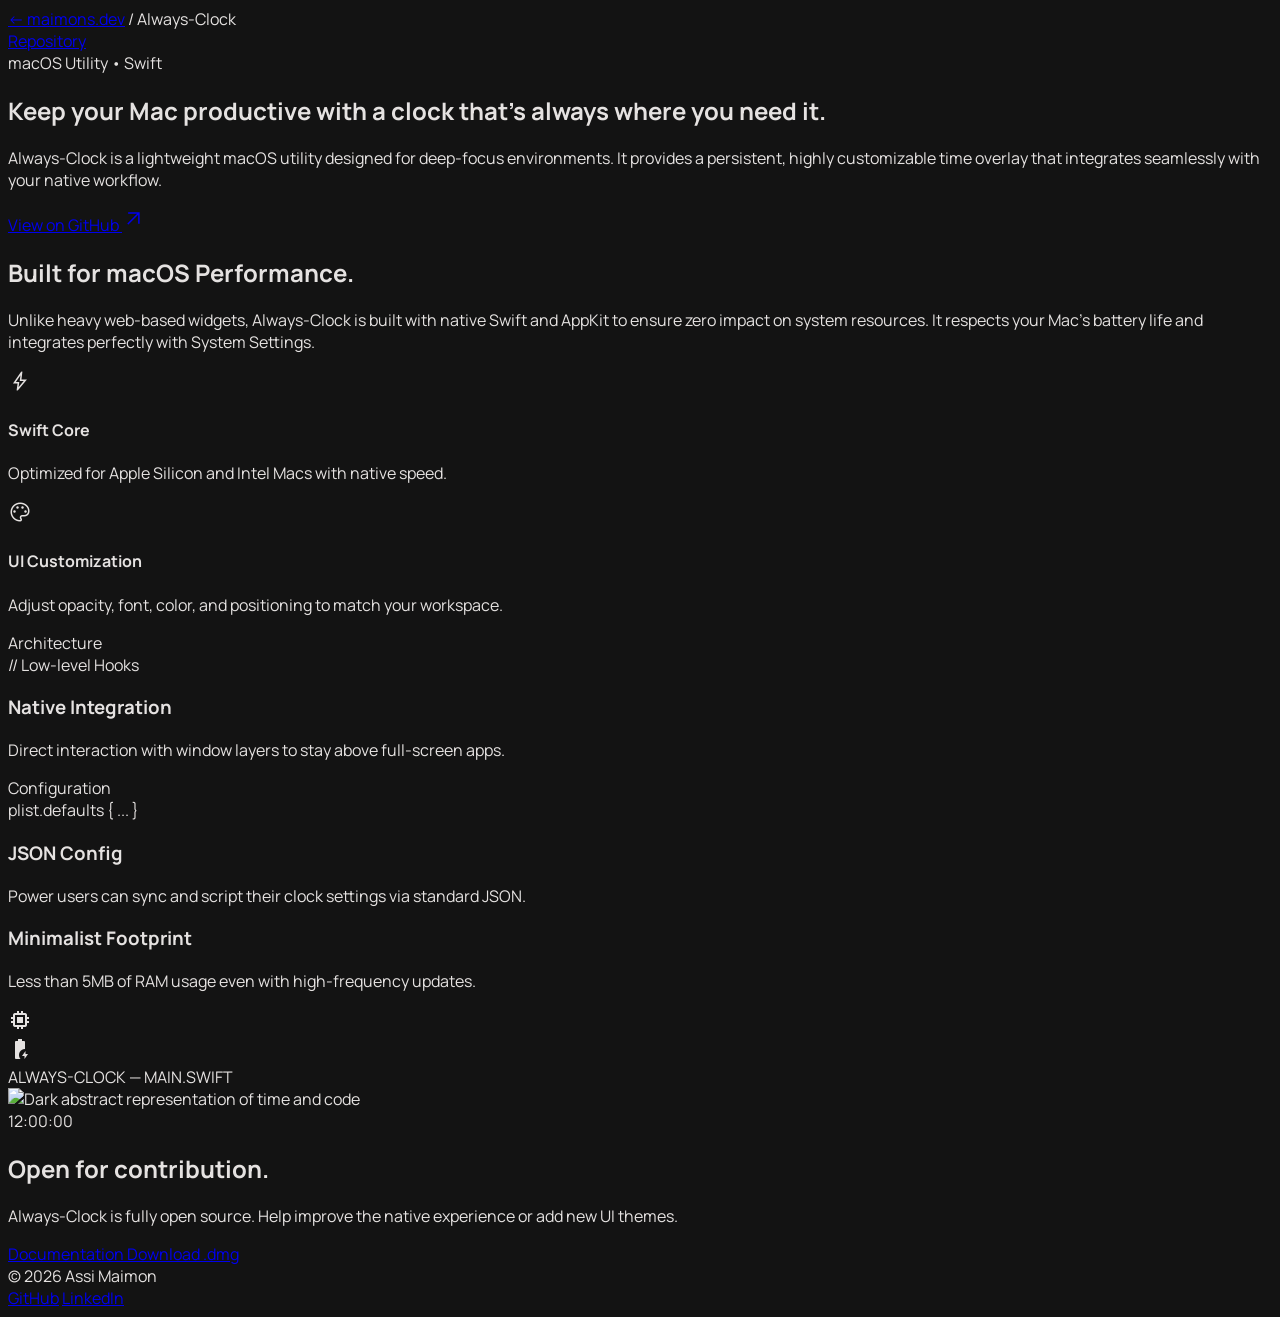
==== always-clock.html @ 04b4bb9a "upgrade site" ====
<!DOCTYPE html>

<html class="dark" lang="en">

<head>
    <meta charset="utf-8" />
    <meta content="width=device-width, initial-scale=1.0" name="viewport" />
    <script src="https://cdn.tailwindcss.com?plugins=forms,container-queries"></script>
    <link
        href="https://fonts.googleapis.com/css2?family=Space+Grotesk:wght@300;400;500;600;700&amp;family=Manrope:wght@300;400;500;600;700&amp;display=swap"
        rel="stylesheet" />
    <link
        href="https://fonts.googleapis.com/css2?family=Material+Symbols+Outlined:wght,FILL@100..700,0..1&amp;display=swap"
        rel="stylesheet" />
    <link
        href="https://fonts.googleapis.com/css2?family=Material+Symbols+Outlined:wght,FILL@100..700,0..1&amp;display=swap"
        rel="stylesheet" />
    <script id="tailwind-config">
        tailwind.config = {
            darkMode: "class",
            theme: {
                extend: {
                    colors: {
                        "secondary-fixed": "#6ffbbe",
                        "on-primary-fixed": "#001a42",
                        "on-error": "#690005",
                        "on-error-container": "#ffdad6",
                        "surface-container-high": "#2a2a2a",
                        "surface-container-lowest": "#0e0e0e",
                        "primary": "#adc6ff",
                        "on-background": "#e5e2e1",
                        "on-primary": "#002e6a",
                        "surface-tint": "#adc6ff",
                        "inverse-on-surface": "#313030",
                        "background": "#131313",
                        "on-tertiary": "#502400",
                        "on-secondary-fixed-variant": "#005236",
                        "tertiary-container": "#df7412",
                        "surface-variant": "#353534",
                        "tertiary-fixed": "#ffdcc6",
                        "surface-container-highest": "#353534",
                        "secondary-container": "#00a572",
                        "on-tertiary-fixed-variant": "#723600",
                        "on-surface-variant": "#c2c6d6",
                        "on-primary-fixed-variant": "#004395",
                        "on-secondary-container": "#00311f",
                        "primary-container": "#4d8eff",
                        "error": "#ffb4ab",
                        "outline": "#8c909f",
                        "error-container": "#93000a",
                        "tertiary-fixed-dim": "#ffb786",
                        "surface-bright": "#393939",
                        "inverse-surface": "#e5e2e1",
                        "on-tertiary-container": "#461f00",
                        "primary-fixed": "#d8e2ff",
                        "secondary": "#4edea3",
                        "surface-container": "#201f1f",
                        "surface": "#131313",
                        "tertiary": "#ffb786",
                        "secondary-fixed-dim": "#4edea3",
                        "on-primary-container": "#00285d",
                        "surface-container-low": "#1c1b1b",
                        "on-secondary": "#003824",
                        "inverse-primary": "#005ac2",
                        "on-tertiary-fixed": "#311400",
                        "primary-fixed-dim": "#adc6ff",
                        "on-surface": "#e5e2e1",
                        "outline-variant": "#424754",
                        "surface-dim": "#131313",
                        "on-secondary-fixed": "#002113"
                    },
                    fontFamily: {
                        "headline": ["Space Grotesk"],
                        "body": ["Manrope"],
                        "label": ["Space Grotesk"]
                    },
                    borderRadius: { "DEFAULT": "0.125rem", "lg": "0.25rem", "xl": "0.5rem", "full": "0.75rem" },
                },
            },
        }
    </script>
    <style>
        .material-symbols-outlined {
            font-variation-settings: 'FILL' 0, 'wght' 300, 'GRAD' 0, 'opsz' 24;
        }

        .glass-panel {
            background: rgba(53, 53, 52, 0.6);
            backdrop-filter: blur(20px);
        }

        .commit-pulse {
            position: relative;
        }

        .commit-pulse::after {
            content: '';
            position: absolute;
            top: 50%;
            left: 50%;
            transform: translate(-50%, -50%);
            width: 100%;
            height: 100%;
            border-radius: 50%;
            background: #4edea3;
            opacity: 0.4;
            animation: pulse 2s infinite;
        }

        @keyframes pulse {
            0% {
                transform: translate(-50%, -50%) scale(1);
                opacity: 0.4;
            }

            100% {
                transform: translate(-50%, -50%) scale(2.5);
                opacity: 0;
            }
        }

        body {
            background-color: #131313;
            color: #e5e2e1;
            font-family: 'Manrope', sans-serif;
        }
    </style>
</head>

<body class="selection:bg-primary-container selection:text-on-primary-container">
    <!-- Navigation Overlay -->
    <nav class="fixed top-0 left-0 w-full z-50 flex items-center justify-between px-8 py-6 pointer-events-none">
        <div class="flex items-center gap-2 pointer-events-auto">
            <a class="text-sm font-label font-medium tracking-widest text-on-surface/60 hover:text-primary transition-colors uppercase"
                href="index.html">← maimons.dev</a>
            <span class="text-on-surface/20 mx-2">/</span>
            <span class="font-headline font-bold text-lg tracking-tighter text-on-surface">Always-Clock</span>
        </div>
        <div class="pointer-events-auto">
            <a class="text-sm font-label font-medium tracking-widest text-primary hover:text-primary-container transition-colors uppercase"
                href="https://github.com/maimon33/always-clock">
                Repository
            </a>
        </div>
    </nav>
    <main class="min-h-screen flex flex-col">
        <!-- Hero Section: Intentional Asymmetry -->
        <section
            class="relative pt-32 pb-20 px-8 max-w-7xl mx-auto w-full grid grid-cols-1 md:grid-cols-12 gap-12 items-end">
            <div class="md:col-span-8 flex flex-col items-start gap-8">
                <div class="flex items-center gap-3">
                    <div class="w-2 h-2 rounded-full bg-secondary commit-pulse"></div>
                    <span class="font-label text-xs tracking-[0.2em] text-secondary uppercase">macOS Utility •
                        Swift</span>
                </div>
                <h1
                    class="font-headline text-5xl md:text-7xl font-bold tracking-tight text-on-surface max-w-3xl leading-[1.1]">
                    Keep your Mac productive with a clock that's always where you need it.
                </h1>
                <p class="font-body text-lg text-outline max-w-xl leading-relaxed">
                    Always-Clock is a lightweight macOS utility designed for deep-focus environments. It provides a
                    persistent, highly customizable time overlay that integrates seamlessly with your native workflow.
                </p>
                <div class="flex gap-4 pt-4">
                    <a class="bg-gradient-to-br from-primary to-primary-container text-on-primary-fixed px-8 py-4 rounded-lg font-label font-bold tracking-wide hover:opacity-90 transition-opacity flex items-center gap-2"
                        href="https://github.com/maimon33/always-clock">
                        View on GitHub
                        <span class="material-symbols-outlined text-sm">arrow_outward</span>
                    </a>
                </div>
            </div>
            <div class="md:col-span-4 hidden md:block">
                <div
                    class="aspect-square glass-panel rounded-xl flex items-center justify-center p-8 outline outline-1 outline-outline-variant/15">
                    <div
                        class="relative w-full h-full border-[1.5px] border-outline/30 rounded-full flex items-center justify-center">
                        <div
                            class="absolute w-[1.5px] h-24 bg-primary top-1/2 left-1/2 -translate-x-1/2 -translate-y-full origin-bottom rotate-[45deg]">
                        </div>
                        <div
                            class="absolute w-[1.5px] h-32 bg-primary-container top-1/2 left-1/2 -translate-x-1/2 -translate-y-full origin-bottom rotate-[210deg]">
                        </div>
                        <div class="w-3 h-3 bg-on-surface rounded-full z-10"></div>
                        <div class="absolute inset-0 border-[1.5px] border-secondary/20 rounded-full blur-sm"></div>
                    </div>
                </div>
            </div>
        </section>
        <!-- Technical Specs: Surface Shift Boundary -->
        <section class="bg-surface-container-low py-32 px-8">
            <div class="max-w-7xl mx-auto grid grid-cols-1 md:grid-cols-12 gap-16">
                <div class="md:col-span-5">
                    <h2 class="font-headline text-3xl font-bold tracking-tight text-on-surface mb-6">Built for macOS
                        Performance.</h2>
                    <p class="font-body text-on-surface-variant leading-relaxed mb-8">
                        Unlike heavy web-based widgets, Always-Clock is built with native Swift and AppKit to ensure
                        zero impact on system resources. It respects your Mac's battery life and integrates perfectly
                        with System Settings.
                    </p>
                    <div class="space-y-6">
                        <div class="flex items-start gap-4">
                            <span class="material-symbols-outlined text-secondary pt-1">bolt</span>
                            <div>
                                <h4 class="font-headline font-bold text-on-surface">Swift Core</h4>
                                <p class="text-sm text-outline">Optimized for Apple Silicon and Intel Macs with native
                                    speed.</p>
                            </div>
                        </div>
                        <div class="flex items-start gap-4">
                            <span class="material-symbols-outlined text-secondary pt-1">palette</span>
                            <div>
                                <h4 class="font-headline font-bold text-on-surface">UI Customization</h4>
                                <p class="text-sm text-outline">Adjust opacity, font, color, and positioning to match
                                    your workspace.</p>
                            </div>
                        </div>
                    </div>
                </div>
                <div class="md:col-span-7 grid grid-cols-1 sm:grid-cols-2 gap-4">
                    <!-- Feature Cards with Surface High -->
                    <div class="bg-surface-container-high p-8 rounded-lg outline outline-1 outline-outline-variant/10">
                        <span
                            class="font-label text-[10px] tracking-widest text-outline mb-4 block uppercase">Architecture</span>
                        <div class="h-24 bg-surface-container-lowest mb-6 flex items-center justify-center rounded-sm">
                            <span class="font-label text-secondary opacity-50 text-xs">// Low-level Hooks</span>
                        </div>
                        <h3 class="font-headline font-bold text-xl mb-2">Native Integration</h3>
                        <p class="text-sm text-on-surface-variant leading-relaxed">Direct interaction with window layers
                            to stay above full-screen apps.</p>
                    </div>
                    <div class="bg-surface-container-high p-8 rounded-lg outline outline-1 outline-outline-variant/10">
                        <span
                            class="font-label text-[10px] tracking-widest text-outline mb-4 block uppercase">Configuration</span>
                        <div class="h-24 bg-surface-container-lowest mb-6 flex items-center justify-center rounded-sm">
                            <span class="font-label text-primary opacity-50 text-xs">plist.defaults { ... }</span>
                        </div>
                        <h3 class="font-headline font-bold text-xl mb-2">JSON Config</h3>
                        <p class="text-sm text-on-surface-variant leading-relaxed">Power users can sync and script their
                            clock settings via standard JSON.</p>
                    </div>
                    <div
                        class="bg-surface-container-high p-8 rounded-lg outline outline-1 outline-outline-variant/10 sm:col-span-2">
                        <div class="flex flex-col md:flex-row md:items-center justify-between gap-6">
                            <div>
                                <h3 class="font-headline font-bold text-xl mb-2">Minimalist Footprint</h3>
                                <p class="text-sm text-on-surface-variant leading-relaxed">Less than 5MB of RAM usage
                                    even with high-frequency updates.</p>
                            </div>
                            <div class="flex -space-x-3 overflow-hidden">
                                <div
                                    class="w-10 h-10 rounded-full border-2 border-surface bg-surface-container-highest flex items-center justify-center">
                                    <span class="material-symbols-outlined text-xs text-secondary"
                                        style="font-variation-settings: 'FILL' 1;">memory</span>
                                </div>
                                <div
                                    class="w-10 h-10 rounded-full border-2 border-surface bg-surface-container-highest flex items-center justify-center">
                                    <span class="material-symbols-outlined text-xs text-primary"
                                        style="font-variation-settings: 'FILL' 1;">battery_charging_full</span>
                                </div>
                            </div>
                        </div>
                    </div>
                </div>
            </div>
        </section>
        <!-- Visual / Graphic Section: Atmospheric Void -->
        <section class="py-32 px-8 overflow-hidden">
            <div class="max-w-5xl mx-auto relative">
                <div class="absolute -top-40 -right-40 w-96 h-96 bg-primary/5 blur-[120px] rounded-full"></div>
                <div class="absolute -bottom-40 -left-40 w-96 h-96 bg-secondary/5 blur-[120px] rounded-full"></div>
                <div
                    class="relative bg-surface-container-lowest rounded-xl p-1 overflow-hidden outline outline-1 outline-outline-variant/20">
                    <div class="bg-surface p-2 flex items-center gap-1.5 border-b border-outline-variant/20">
                        <div class="w-2.5 h-2.5 rounded-full bg-error-container/40"></div>
                        <div class="w-2.5 h-2.5 rounded-full bg-tertiary-container/40"></div>
                        <div class="w-2.5 h-2.5 rounded-full bg-secondary-container/40"></div>
                        <span class="text-[10px] text-outline ml-4 font-label opacity-40">ALWAYS-CLOCK —
                            MAIN.SWIFT</span>
                    </div>
                    <img alt="Dark abstract representation of time and code"
                        class="w-full h-[400px] object-cover opacity-60 mix-blend-lighten grayscale hover:grayscale-0 transition-all duration-700"
                        data-alt="abstract architectural visualization of digital time with glowing neon blue lines on a dark obsidian black background"
                        src="https://lh3.googleusercontent.com/aida-public/[base64]" />
                    <div
                        class="absolute inset-0 bg-gradient-to-t from-surface-container-lowest via-transparent to-transparent">
                    </div>
                    <div class="absolute bottom-12 left-12">
                        <span class="font-headline text-4xl font-bold text-on-surface tracking-tighter">12:00:00</span>
                        <div class="mt-2 h-1 w-24 bg-primary"></div>
                    </div>
                </div>
            </div>
        </section>
        <!-- Final Call to Action -->
        <section class="py-24 px-8 text-center bg-surface">
            <div class="max-w-2xl mx-auto">
                <h2 class="font-headline text-4xl font-bold text-on-surface mb-6">Open for contribution.</h2>
                <p class="font-body text-outline mb-10">
                    Always-Clock is fully open source. Help improve the native experience or add new UI themes.
                </p>
                <div class="flex flex-col sm:flex-row items-center justify-center gap-4">
                    <a class="w-full sm:w-auto px-10 py-4 bg-surface-container-highest text-primary outline outline-1 outline-outline-variant/15 rounded-lg font-label font-bold hover:bg-surface-bright transition-colors"
                        href="https://github.com/maimon33/always-clock">
                        Documentation
                    </a>
                    <a class="w-full sm:w-auto px-10 py-4 bg-on-background text-background rounded-lg font-label font-bold hover:opacity-90 transition-opacity"
                        href="https://github.com/maimon33/always-clock/releases">
                        Download .dmg
                    </a>
                </div>
            </div>
        </section>
        <!-- Footer from Shared Components -->
        <footer class="bg-[#131313] dark:bg-[#131313] border-t border-[#E5E2E1]/15 w-full bottom-0">
            <div
                class="flex flex-col md:flex-row justify-between items-center w-full px-8 py-12 max-w-7xl mx-auto gap-4">
                <span class="text-[#E5E2E1] font-bold font-['Space_Grotesk'] text-sm tracking-tight">© 2026 Assi
                    Maimon</span>
                <div class="flex items-center gap-8">
                    <a class="font-['Space_Grotesk'] text-sm tracking-tight text-[#E5E2E1]/60 hover:text-[#ADC6FF] transition-colors duration-300"
                        href="https://github.com/maimon33/always-clock" target="_blank">GitHub</a>
                    <a class="font-['Space_Grotesk'] text-sm tracking-tight text-[#E5E2E1]/60 hover:text-[#ADC6FF] transition-colors duration-300"
                        href="https://www.linkedin.com/in/assi-maimon-00685122/" target="_blank">LinkedIn</a>
                </div>
            </div>
        </footer>
    </main>
</body>

</html>
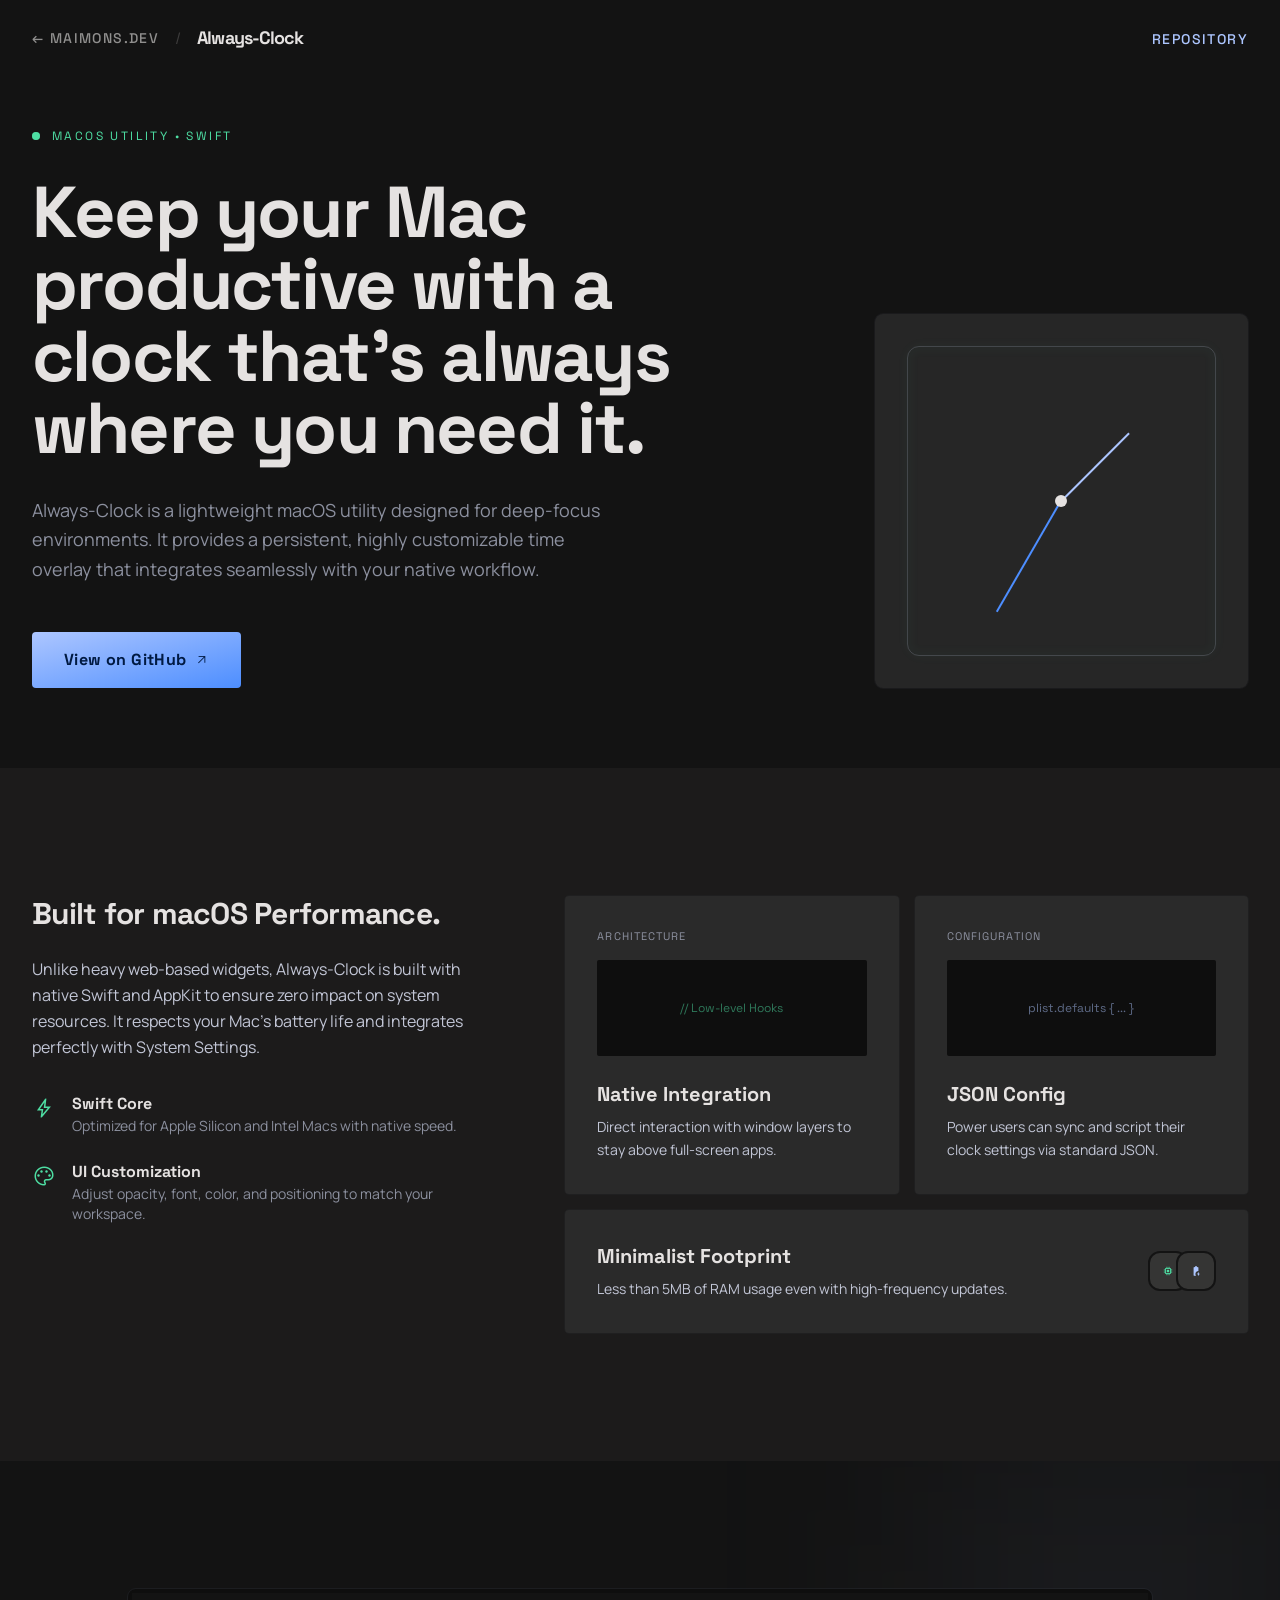
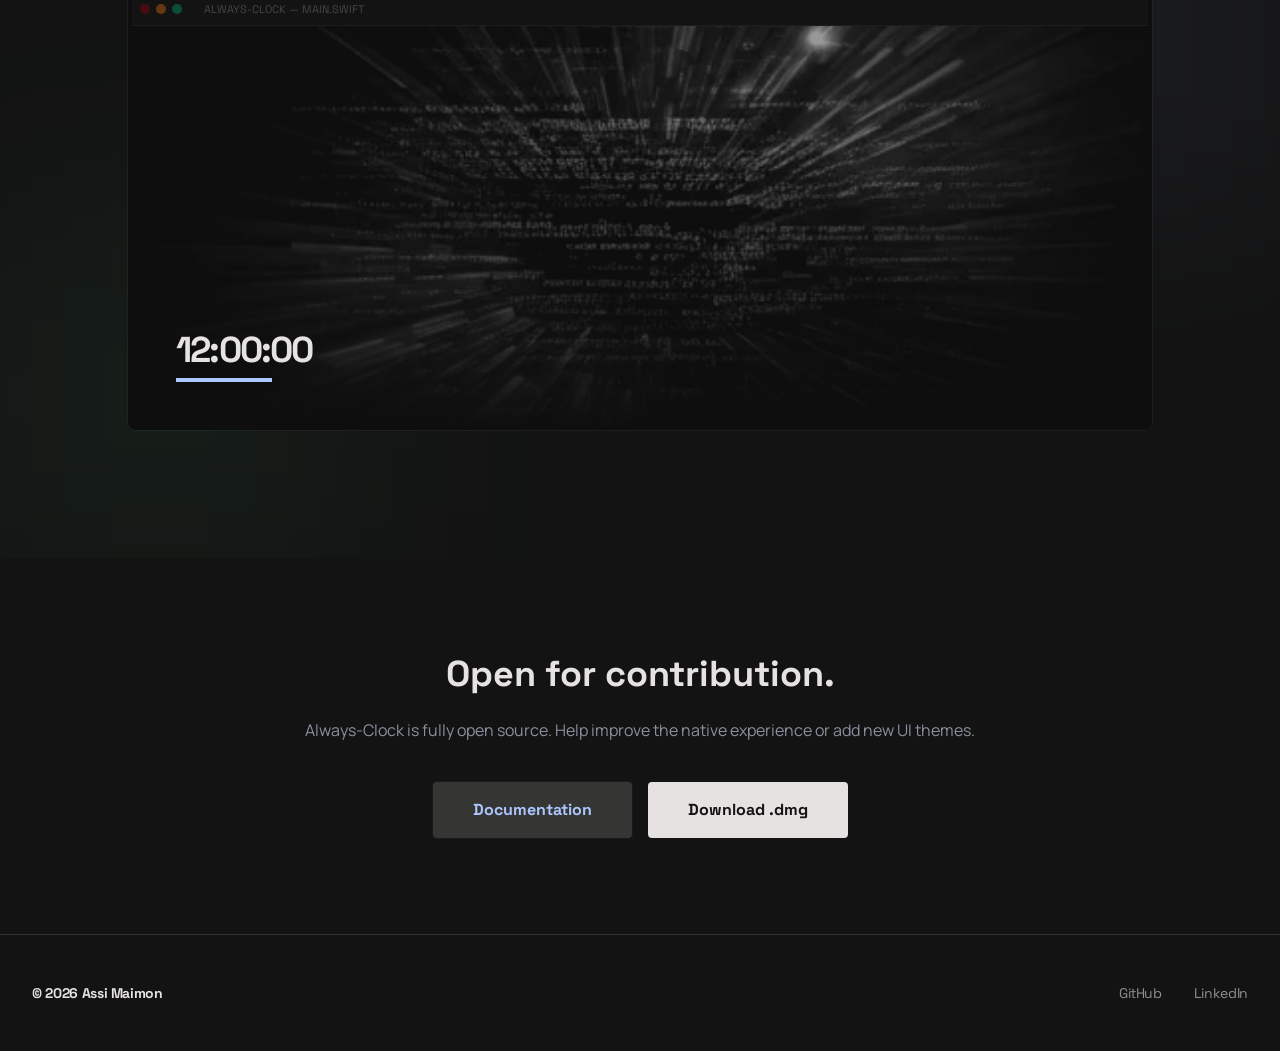
==== commit 3402a47d: "Apply modern web guidance: build CSS, perf, a11y, motion - Replace Tailwind Play CDN with CLI-built " ====
--- a/always-clock.html
+++ b/always-clock.html
@@ -5,80 +5,22 @@
 <head>
     <meta charset="utf-8" />
     <meta content="width=device-width, initial-scale=1.0" name="viewport" />
-    <script src="https://cdn.tailwindcss.com?plugins=forms,container-queries"></script>
-    <link
-        href="https://fonts.googleapis.com/css2?family=Space+Grotesk:wght@300;400;500;600;700&amp;family=Manrope:wght@300;400;500;600;700&amp;display=swap"
-        rel="stylesheet" />
-    <link
-        href="https://fonts.googleapis.com/css2?family=Material+Symbols+Outlined:wght,FILL@100..700,0..1&amp;display=swap"
-        rel="stylesheet" />
-    <link
-        href="https://fonts.googleapis.com/css2?family=Material+Symbols+Outlined:wght,FILL@100..700,0..1&amp;display=swap"
-        rel="stylesheet" />
-    <script id="tailwind-config">
-        tailwind.config = {
-            darkMode: "class",
-            theme: {
-                extend: {
-                    colors: {
-                        "secondary-fixed": "#6ffbbe",
-                        "on-primary-fixed": "#001a42",
-                        "on-error": "#690005",
-                        "on-error-container": "#ffdad6",
-                        "surface-container-high": "#2a2a2a",
-                        "surface-container-lowest": "#0e0e0e",
-                        "primary": "#adc6ff",
-                        "on-background": "#e5e2e1",
-                        "on-primary": "#002e6a",
-                        "surface-tint": "#adc6ff",
-                        "inverse-on-surface": "#313030",
-                        "background": "#131313",
-                        "on-tertiary": "#502400",
-                        "on-secondary-fixed-variant": "#005236",
-                        "tertiary-container": "#df7412",
-                        "surface-variant": "#353534",
-                        "tertiary-fixed": "#ffdcc6",
-                        "surface-container-highest": "#353534",
-                        "secondary-container": "#00a572",
-                        "on-tertiary-fixed-variant": "#723600",
-                        "on-surface-variant": "#c2c6d6",
-                        "on-primary-fixed-variant": "#004395",
-                        "on-secondary-container": "#00311f",
-                        "primary-container": "#4d8eff",
-                        "error": "#ffb4ab",
-                        "outline": "#8c909f",
-                        "error-container": "#93000a",
-                        "tertiary-fixed-dim": "#ffb786",
-                        "surface-bright": "#393939",
-                        "inverse-surface": "#e5e2e1",
-                        "on-tertiary-container": "#461f00",
-                        "primary-fixed": "#d8e2ff",
-                        "secondary": "#4edea3",
-                        "surface-container": "#201f1f",
-                        "surface": "#131313",
-                        "tertiary": "#ffb786",
-                        "secondary-fixed-dim": "#4edea3",
-                        "on-primary-container": "#00285d",
-                        "surface-container-low": "#1c1b1b",
-                        "on-secondary": "#003824",
-                        "inverse-primary": "#005ac2",
-                        "on-tertiary-fixed": "#311400",
-                        "primary-fixed-dim": "#adc6ff",
-                        "on-surface": "#e5e2e1",
-                        "outline-variant": "#424754",
-                        "surface-dim": "#131313",
-                        "on-secondary-fixed": "#002113"
-                    },
-                    fontFamily: {
-                        "headline": ["Space Grotesk"],
-                        "body": ["Manrope"],
-                        "label": ["Space Grotesk"]
-                    },
-                    borderRadius: { "DEFAULT": "0.125rem", "lg": "0.25rem", "xl": "0.5rem", "full": "0.75rem" },
-                },
-            },
-        }
-    </script>
+    <title>Always-Clock | Always-On-Top Clock for macOS</title>
+    <meta name="description" content="Always-Clock is a lightweight macOS utility that keeps a customizable clock visible above every window." />
+    <meta name="color-scheme" content="dark" />
+    <meta name="theme-color" content="#131313" />
+    <meta property="og:type" content="website" />
+    <meta property="og:site_name" content="maimons.dev" />
+    <meta property="og:title" content="Always-Clock | Always-On-Top Clock for macOS" />
+    <meta property="og:description" content="Always-Clock is a lightweight macOS utility that keeps a customizable clock visible above every window." />
+    <meta property="og:url" content="https://www.maimons.dev/always-clock.html" />
+    <meta property="og:image" content="https://www.maimons.dev/images/3d-logo.jpeg" />
+    <meta name="twitter:card" content="summary_large_image" />
+    <link rel="icon" type="image/png" sizes="32x32" href="images/favicon-32.png" />
+    <link rel="apple-touch-icon" href="images/apple-touch-icon.png" />
+    <link href="https://fonts.googleapis.com/css2?family=Space+Grotesk:wght@400;500;600;700&amp;family=Manrope:wght@400;500;600;700&amp;display=swap" rel="stylesheet" />
+    <link href="https://fonts.googleapis.com/css2?family=Material+Symbols+Outlined:wght,FILL@100..700,0..1&amp;icon_names=arrow_outward,battery_charging_full,bolt,memory,palette&amp;display=block" rel="stylesheet" />
+    <link rel="stylesheet" href="styles.css" />
     <style>
         .material-symbols-outlined {
             font-variation-settings: 'FILL' 0, 'wght' 300, 'GRAD' 0, 'opsz' 24;
@@ -104,7 +46,12 @@
             border-radius: 50%;
             background: #4edea3;
             opacity: 0.4;
-            animation: pulse 2s infinite;
+        }
+
+        @media (prefers-reduced-motion: no-preference) {
+            .commit-pulse::after {
+                animation: pulse 2s infinite;
+            }
         }
 
         @keyframes pulse {
@@ -125,16 +72,19 @@
             font-family: 'Manrope', sans-serif;
         }
     </style>
+    <script type="speculationrules">
+        {"prerender": [{"where": {"href_matches": "/*"}, "eagerness": "moderate"}]}
+    </script>
 </head>
 
-<body class="selection:bg-primary-container selection:text-on-primary-container">
+<body class="selection:bg-primary-container selection:text-on-primary-container min-h-screen flex flex-col">
     <!-- Navigation Overlay -->
     <nav class="fixed top-0 left-0 w-full z-50 flex items-center justify-between px-8 py-6 pointer-events-none">
         <div class="flex items-center gap-2 pointer-events-auto">
             <a class="text-sm font-label font-medium tracking-widest text-on-surface/60 hover:text-primary transition-colors uppercase"
                 href="index.html">← maimons.dev</a>
             <span class="text-on-surface/20 mx-2">/</span>
-            <span class="font-headline font-bold text-lg tracking-tighter text-on-surface">Always-Clock</span>
+            <span aria-current="page" class="font-headline font-bold text-lg tracking-tighter text-on-surface">Always-Clock</span>
         </div>
         <div class="pointer-events-auto">
             <a class="text-sm font-label font-medium tracking-widest text-primary hover:text-primary-container transition-colors uppercase"
@@ -143,7 +93,7 @@
             </a>
         </div>
     </nav>
-    <main class="min-h-screen flex flex-col">
+    <main class="flex-1 flex flex-col">
         <!-- Hero Section: Intentional Asymmetry -->
         <section
             class="relative pt-32 pb-20 px-8 max-w-7xl mx-auto w-full grid grid-cols-1 md:grid-cols-12 gap-12 items-end">
@@ -165,7 +115,7 @@
                     <a class="bg-gradient-to-br from-primary to-primary-container text-on-primary-fixed px-8 py-4 rounded-lg font-label font-bold tracking-wide hover:opacity-90 transition-opacity flex items-center gap-2"
                         href="https://github.com/maimon33/always-clock">
                         View on GitHub
-                        <span class="material-symbols-outlined text-sm">arrow_outward</span>
+                        <span aria-hidden="true" class="material-symbols-outlined text-sm">arrow_outward</span>
                     </a>
                 </div>
             </div>
@@ -199,17 +149,17 @@
                     </p>
                     <div class="space-y-6">
                         <div class="flex items-start gap-4">
-                            <span class="material-symbols-outlined text-secondary pt-1">bolt</span>
+                            <span aria-hidden="true" class="material-symbols-outlined text-secondary pt-1">bolt</span>
                             <div>
-                                <h4 class="font-headline font-bold text-on-surface">Swift Core</h4>
+                                <h3 class="font-headline font-bold text-on-surface">Swift Core</h3>
                                 <p class="text-sm text-outline">Optimized for Apple Silicon and Intel Macs with native
                                     speed.</p>
                             </div>
                         </div>
                         <div class="flex items-start gap-4">
-                            <span class="material-symbols-outlined text-secondary pt-1">palette</span>
+                            <span aria-hidden="true" class="material-symbols-outlined text-secondary pt-1">palette</span>
                             <div>
-                                <h4 class="font-headline font-bold text-on-surface">UI Customization</h4>
+                                <h3 class="font-headline font-bold text-on-surface">UI Customization</h3>
                                 <p class="text-sm text-outline">Adjust opacity, font, color, and positioning to match
                                     your workspace.</p>
                             </div>
@@ -220,7 +170,7 @@
                     <!-- Feature Cards with Surface High -->
                     <div class="bg-surface-container-high p-8 rounded-lg outline outline-1 outline-outline-variant/10">
                         <span
-                            class="font-label text-[10px] tracking-widest text-outline mb-4 block uppercase">Architecture</span>
+                            class="font-label text-[11px] tracking-widest text-outline mb-4 block uppercase">Architecture</span>
                         <div class="h-24 bg-surface-container-lowest mb-6 flex items-center justify-center rounded-sm">
                             <span class="font-label text-secondary opacity-50 text-xs">// Low-level Hooks</span>
                         </div>
@@ -230,7 +180,7 @@
                     </div>
                     <div class="bg-surface-container-high p-8 rounded-lg outline outline-1 outline-outline-variant/10">
                         <span
-                            class="font-label text-[10px] tracking-widest text-outline mb-4 block uppercase">Configuration</span>
+                            class="font-label text-[11px] tracking-widest text-outline mb-4 block uppercase">Configuration</span>
                         <div class="h-24 bg-surface-container-lowest mb-6 flex items-center justify-center rounded-sm">
                             <span class="font-label text-primary opacity-50 text-xs">plist.defaults { ... }</span>
                         </div>
@@ -249,12 +199,12 @@
                             <div class="flex -space-x-3 overflow-hidden">
                                 <div
                                     class="w-10 h-10 rounded-full border-2 border-surface bg-surface-container-highest flex items-center justify-center">
-                                    <span class="material-symbols-outlined text-xs text-secondary"
+                                    <span aria-hidden="true" class="material-symbols-outlined text-xs text-secondary"
                                         style="font-variation-settings: 'FILL' 1;">memory</span>
                                 </div>
                                 <div
                                     class="w-10 h-10 rounded-full border-2 border-surface bg-surface-container-highest flex items-center justify-center">
-                                    <span class="material-symbols-outlined text-xs text-primary"
+                                    <span aria-hidden="true" class="material-symbols-outlined text-xs text-primary"
                                         style="font-variation-settings: 'FILL' 1;">battery_charging_full</span>
                                 </div>
                             </div>
@@ -274,13 +224,13 @@
                         <div class="w-2.5 h-2.5 rounded-full bg-error-container/40"></div>
                         <div class="w-2.5 h-2.5 rounded-full bg-tertiary-container/40"></div>
                         <div class="w-2.5 h-2.5 rounded-full bg-secondary-container/40"></div>
-                        <span class="text-[10px] text-outline ml-4 font-label opacity-40">ALWAYS-CLOCK —
+                        <span class="text-[11px] text-outline ml-4 font-label opacity-40">ALWAYS-CLOCK —
                             MAIN.SWIFT</span>
                     </div>
                     <img alt="Dark abstract representation of time and code"
                         class="w-full h-[400px] object-cover opacity-60 mix-blend-lighten grayscale hover:grayscale-0 transition-all duration-700"
                         data-alt="abstract architectural visualization of digital time with glowing neon blue lines on a dark obsidian black background"
-                        src="https://lh3.googleusercontent.com/aida-public/[base64]" />
+                        src="images/always-clock-visual.webp" width="512" height="512" loading="lazy" />
                     <div
                         class="absolute inset-0 bg-gradient-to-t from-surface-container-lowest via-transparent to-transparent">
                     </div>
@@ -311,20 +261,20 @@
             </div>
         </section>
         <!-- Footer from Shared Components -->
+    </main>
         <footer class="bg-[#131313] dark:bg-[#131313] border-t border-[#E5E2E1]/15 w-full bottom-0">
             <div
                 class="flex flex-col md:flex-row justify-between items-center w-full px-8 py-12 max-w-7xl mx-auto gap-4">
-                <span class="text-[#E5E2E1] font-bold font-['Space_Grotesk'] text-sm tracking-tight">© 2026 Assi
+                <span class="text-[#E5E2E1] font-bold font-headline text-sm tracking-tight">© 2026 Assi
                     Maimon</span>
                 <div class="flex items-center gap-8">
-                    <a class="font-['Space_Grotesk'] text-sm tracking-tight text-[#E5E2E1]/60 hover:text-[#ADC6FF] transition-colors duration-300"
+                    <a class="font-headline text-sm tracking-tight text-[#E5E2E1]/60 hover:text-[#ADC6FF] transition-colors duration-300"
                         href="https://github.com/maimon33/always-clock" target="_blank">GitHub</a>
-                    <a class="font-['Space_Grotesk'] text-sm tracking-tight text-[#E5E2E1]/60 hover:text-[#ADC6FF] transition-colors duration-300"
+                    <a class="font-headline text-sm tracking-tight text-[#E5E2E1]/60 hover:text-[#ADC6FF] transition-colors duration-300"
                         href="https://www.linkedin.com/in/assi-maimon-00685122/" target="_blank">LinkedIn</a>
                 </div>
             </div>
         </footer>
-    </main>
 </body>
 
 </html>
--- a/styles.css
+++ b/styles.css
@@ -0,0 +1 @@
+*,:after,:before{--tw-border-spacing-x:0;--tw-border-spacing-y:0;--tw-translate-x:0;--tw-translate-y:0;--tw-rotate:0;--tw-skew-x:0;--tw-skew-y:0;--tw-scale-x:1;--tw-scale-y:1;--tw-pan-x: ;--tw-pan-y: ;--tw-pinch-zoom: ;--tw-scroll-snap-strictness:proximity;--tw-gradient-from-position: ;--tw-gradient-via-position: ;--tw-gradient-to-position: ;--tw-ordinal: ;--tw-slashed-zero: ;--tw-numeric-figure: ;--tw-numeric-spacing: ;--tw-numeric-fraction: ;--tw-ring-inset: ;--tw-ring-offset-width:0px;--tw-ring-offset-color:#fff;--tw-ring-color:rgba(59,130,246,.5);--tw-ring-offset-shadow:0 0 #0000;--tw-ring-shadow:0 0 #0000;--tw-shadow:0 0 #0000;--tw-shadow-colored:0 0 #0000;--tw-blur: ;--tw-brightness: ;--tw-contrast: ;--tw-grayscale: ;--tw-hue-rotate: ;--tw-invert: ;--tw-saturate: ;--tw-sepia: ;--tw-drop-shadow: ;--tw-backdrop-blur: ;--tw-backdrop-brightness: ;--tw-backdrop-contrast: ;--tw-backdrop-grayscale: ;--tw-backdrop-hue-rotate: ;--tw-backdrop-invert: ;--tw-backdrop-opacity: ;--tw-backdrop-saturate: ;--tw-backdrop-sepia: ;--tw-contain-size: ;--tw-contain-layout: ;--tw-contain-paint: ;--tw-contain-style: }::backdrop{--tw-border-spacing-x:0;--tw-border-spacing-y:0;--tw-translate-x:0;--tw-translate-y:0;--tw-rotate:0;--tw-skew-x:0;--tw-skew-y:0;--tw-scale-x:1;--tw-scale-y:1;--tw-pan-x: ;--tw-pan-y: ;--tw-pinch-zoom: ;--tw-scroll-snap-strictness:proximity;--tw-gradient-from-position: ;--tw-gradient-via-position: ;--tw-gradient-to-position: ;--tw-ordinal: ;--tw-slashed-zero: ;--tw-numeric-figure: ;--tw-numeric-spacing: ;--tw-numeric-fraction: ;--tw-ring-inset: ;--tw-ring-offset-width:0px;--tw-ring-offset-color:#fff;--tw-ring-color:rgba(59,130,246,.5);--tw-ring-offset-shadow:0 0 #0000;--tw-ring-shadow:0 0 #0000;--tw-shadow:0 0 #0000;--tw-shadow-colored:0 0 #0000;--tw-blur: ;--tw-brightness: ;--tw-contrast: ;--tw-grayscale: ;--tw-hue-rotate: ;--tw-invert: ;--tw-saturate: ;--tw-sepia: ;--tw-drop-shadow: ;--tw-backdrop-blur: ;--tw-backdrop-brightness: ;--tw-backdrop-contrast: ;--tw-backdrop-grayscale: ;--tw-backdrop-hue-rotate: ;--tw-backdrop-invert: ;--tw-backdrop-opacity: ;--tw-backdrop-saturate: ;--tw-backdrop-sepia: ;--tw-contain-size: ;--tw-contain-layout: ;--tw-contain-paint: ;--tw-contain-style: }/*! tailwindcss v3.4.17 | MIT License | https://tailwindcss.com*/*,:after,:before{box-sizing:border-box;border:0 solid #e5e7eb}:after,:before{--tw-content:""}:host,html{line-height:1.5;-webkit-text-size-adjust:100%;-moz-tab-size:4;-o-tab-size:4;tab-size:4;font-family:ui-sans-serif,system-ui,sans-serif,Apple Color Emoji,Segoe UI Emoji,Segoe UI Symbol,Noto Color Emoji;font-feature-settings:normal;font-variation-settings:normal;-webkit-tap-highlight-color:transparent}body{margin:0;line-height:inherit}hr{height:0;color:inherit;border-top-width:1px}abbr:where([title]){-webkit-text-decoration:underline dotted;text-decoration:underline dotted}h1,h2,h3,h4,h5,h6{font-size:inherit;font-weight:inherit}a{color:inherit;text-decoration:inherit}b,strong{font-weight:bolder}code,kbd,pre,samp{font-family:ui-monospace,SFMono-Regular,Menlo,Monaco,Consolas,Liberation Mono,Courier New,monospace;font-feature-settings:normal;font-variation-settings:normal;font-size:1em}small{font-size:80%}sub,sup{font-size:75%;line-height:0;position:relative;vertical-align:baseline}sub{bottom:-.25em}sup{top:-.5em}table{text-indent:0;border-color:inherit;border-collapse:collapse}button,input,optgroup,select,textarea{font-family:inherit;font-feature-settings:inherit;font-variation-settings:inherit;font-size:100%;font-weight:inherit;line-height:inherit;letter-spacing:inherit;color:inherit;margin:0;padding:0}button,select{text-transform:none}button,input:where([type=button]),input:where([type=reset]),input:where([type=submit]){-webkit-appearance:button;background-color:transparent;background-image:none}:-moz-focusring{outline:auto}:-moz-ui-invalid{box-shadow:none}progress{vertical-align:baseline}::-webkit-inner-spin-button,::-webkit-outer-spin-button{height:auto}[type=search]{-webkit-appearance:textfield;outline-offset:-2px}::-webkit-search-decoration{-webkit-appearance:none}::-webkit-file-upload-button{-webkit-appearance:button;font:inherit}summary{display:list-item}blockquote,dd,dl,figure,h1,h2,h3,h4,h5,h6,hr,p,pre{margin:0}fieldset{margin:0}fieldset,legend{padding:0}menu,ol,ul{list-style:none;margin:0;padding:0}dialog{padding:0}textarea{resize:vertical}input::-moz-placeholder,textarea::-moz-placeholder{opacity:1;color:#9ca3af}input::placeholder,textarea::placeholder{opacity:1;color:#9ca3af}[role=button],button{cursor:pointer}:disabled{cursor:default}audio,canvas,embed,iframe,img,object,svg,video{display:block;vertical-align:middle}img,video{max-width:100%;height:auto}[hidden]:where(:not([hidden=until-found])){display:none}.pointer-events-none{pointer-events:none}.pointer-events-auto{pointer-events:auto}.visible{visibility:visible}.static{position:static}.fixed{position:fixed}.absolute{position:absolute}.relative{position:relative}.sticky{position:sticky}.-inset-1{inset:-.25rem}.inset-0{inset:0}.inset-x-8{left:2rem;right:2rem}.-bottom-40{bottom:-10rem}.-bottom-6{bottom:-1.5rem}.-left-40{left:-10rem}.-right-32{right:-8rem}.-right-4{right:-1rem}.-right-40{right:-10rem}.-right-6{right:-1.5rem}.-top-32{top:-8rem}.-top-4{top:-1rem}.-top-40{top:-10rem}.bottom-0{bottom:0}.bottom-12{bottom:3rem}.bottom-6{bottom:1.5rem}.left-0{left:0}.left-1\/2{left:50%}.left-12{left:3rem}.left-6{left:1.5rem}.right-6{right:1.5rem}.right-8{right:2rem}.top-0{top:0}.top-1\/2{top:50%}.top-20{top:5rem}.top-8{top:2rem}.z-10{z-index:10}.z-50{z-index:50}.col-span-2{grid-column:span 2/span 2}.mx-2{margin-left:.5rem;margin-right:.5rem}.mx-auto{margin-left:auto;margin-right:auto}.mb-1{margin-bottom:.25rem}.mb-10{margin-bottom:2.5rem}.mb-12{margin-bottom:3rem}.mb-14{margin-bottom:3.5rem}.mb-16{margin-bottom:4rem}.mb-2{margin-bottom:.5rem}.mb-20{margin-bottom:5rem}.mb-3{margin-bottom:.75rem}.mb-4{margin-bottom:1rem}.mb-5{margin-bottom:1.25rem}.mb-6{margin-bottom:1.5rem}.mb-7{margin-bottom:1.75rem}.mb-8{margin-bottom:2rem}.ml-4{margin-left:1rem}.ml-auto{margin-left:auto}.mt-0\.5{margin-top:.125rem}.mt-1{margin-top:.25rem}.mt-12{margin-top:3rem}.mt-2{margin-top:.5rem}.mt-8{margin-top:2rem}.mt-auto{margin-top:auto}.block{display:block}.flex{display:flex}.inline-flex{display:inline-flex}.table{display:table}.grid{display:grid}.contents{display:contents}.hidden{display:none}.aspect-square{aspect-ratio:1/1}.h-1{height:.25rem}.h-1\.5{height:.375rem}.h-10{height:2.5rem}.h-12{height:3rem}.h-16{height:4rem}.h-2{height:.5rem}.h-2\.5{height:.625rem}.h-20{height:5rem}.h-24{height:6rem}.h-3{height:.75rem}.h-32{height:8rem}.h-6{height:1.5rem}.h-8{height:2rem}.h-96{height:24rem}.h-\[1px\]{height:1px}.h-\[30rem\]{height:30rem}.h-\[34rem\]{height:34rem}.h-\[400px\]{height:400px}.h-\[500px\]{height:500px}.h-full{height:100%}.h-px{height:1px}.min-h-32{min-height:8rem}.min-h-36{min-height:9rem}.min-h-\[280px\]{min-height:280px}.min-h-\[320px\]{min-height:320px}.min-h-\[360px\]{min-height:360px}.min-h-\[calc\(92svh-4rem\)\]{min-height:calc(92svh - 4rem)}.min-h-screen{min-height:100vh}.w-1\/2{width:50%}.w-10{width:2.5rem}.w-12{width:3rem}.w-16{width:4rem}.w-2{width:.5rem}.w-2\.5{width:.625rem}.w-2\/3{width:66.666667%}.w-24{width:6rem}.w-3{width:.75rem}.w-3\/4{width:75%}.w-6{width:1.5rem}.w-8{width:2rem}.w-96{width:24rem}.w-\[1\.5px\]{width:1.5px}.w-\[30rem\]{width:30rem}.w-\[34rem\]{width:34rem}.w-\[64\%\]{width:64%}.w-\[65\%\]{width:65%}.w-\[78\%\]{width:78%}.w-fit{width:-moz-fit-content;width:fit-content}.w-full{width:100%}.min-w-0{min-width:0}.max-w-2xl{max-width:42rem}.max-w-3xl{max-width:48rem}.max-w-5xl{max-width:64rem}.max-w-7xl{max-width:80rem}.max-w-lg{max-width:32rem}.max-w-sm{max-width:24rem}.max-w-xl{max-width:36rem}.max-w-xs{max-width:20rem}.flex-1{flex:1 1 0%}.flex-shrink-0{flex-shrink:0}.origin-bottom{transform-origin:bottom}.-translate-x-1\/2{--tw-translate-x:-50%}.-translate-x-1\/2,.-translate-y-full{transform:translate(var(--tw-translate-x),var(--tw-translate-y)) rotate(var(--tw-rotate)) skewX(var(--tw-skew-x)) skewY(var(--tw-skew-y)) scaleX(var(--tw-scale-x)) scaleY(var(--tw-scale-y))}.-translate-y-full{--tw-translate-y:-100%}.rotate-12{--tw-rotate:12deg}.rotate-12,.rotate-\[210deg\]{transform:translate(var(--tw-translate-x),var(--tw-translate-y)) rotate(var(--tw-rotate)) skewX(var(--tw-skew-x)) skewY(var(--tw-skew-y)) scaleX(var(--tw-scale-x)) scaleY(var(--tw-scale-y))}.rotate-\[210deg\]{--tw-rotate:210deg}.rotate-\[45deg\]{--tw-rotate:45deg}.rotate-\[45deg\],.transform{transform:translate(var(--tw-translate-x),var(--tw-translate-y)) rotate(var(--tw-rotate)) skewX(var(--tw-skew-x)) skewY(var(--tw-skew-y)) scaleX(var(--tw-scale-x)) scaleY(var(--tw-scale-y))}.grid-cols-1{grid-template-columns:repeat(1,minmax(0,1fr))}.grid-cols-2{grid-template-columns:repeat(2,minmax(0,1fr))}.grid-cols-3{grid-template-columns:repeat(3,minmax(0,1fr))}.grid-cols-4{grid-template-columns:repeat(4,minmax(0,1fr))}.flex-col{flex-direction:column}.flex-wrap{flex-wrap:wrap}.items-start{align-items:flex-start}.items-end{align-items:flex-end}.items-center{align-items:center}.items-stretch{align-items:stretch}.justify-end{justify-content:flex-end}.justify-center{justify-content:center}.justify-between{justify-content:space-between}.gap-1{gap:.25rem}.gap-1\.5{gap:.375rem}.gap-10{gap:2.5rem}.gap-12{gap:3rem}.gap-14{gap:3.5rem}.gap-16{gap:4rem}.gap-2{gap:.5rem}.gap-3{gap:.75rem}.gap-4{gap:1rem}.gap-5{gap:1.25rem}.gap-6{gap:1.5rem}.gap-7{gap:1.75rem}.gap-8{gap:2rem}.gap-px{gap:1px}.-space-x-3>:not([hidden])~:not([hidden]){--tw-space-x-reverse:0;margin-right:calc(-.75rem*var(--tw-space-x-reverse));margin-left:calc(-.75rem*(1 - var(--tw-space-x-reverse)))}.space-y-2>:not([hidden])~:not([hidden]){--tw-space-y-reverse:0;margin-top:calc(.5rem*(1 - var(--tw-space-y-reverse)));margin-bottom:calc(.5rem*var(--tw-space-y-reverse))}.space-y-3>:not([hidden])~:not([hidden]){--tw-space-y-reverse:0;margin-top:calc(.75rem*(1 - var(--tw-space-y-reverse)));margin-bottom:calc(.75rem*var(--tw-space-y-reverse))}.space-y-4>:not([hidden])~:not([hidden]){--tw-space-y-reverse:0;margin-top:calc(1rem*(1 - var(--tw-space-y-reverse)));margin-bottom:calc(1rem*var(--tw-space-y-reverse))}.space-y-5>:not([hidden])~:not([hidden]){--tw-space-y-reverse:0;margin-top:calc(1.25rem*(1 - var(--tw-space-y-reverse)));margin-bottom:calc(1.25rem*var(--tw-space-y-reverse))}.space-y-6>:not([hidden])~:not([hidden]){--tw-space-y-reverse:0;margin-top:calc(1.5rem*(1 - var(--tw-space-y-reverse)));margin-bottom:calc(1.5rem*var(--tw-space-y-reverse))}.space-y-8>:not([hidden])~:not([hidden]){--tw-space-y-reverse:0;margin-top:calc(2rem*(1 - var(--tw-space-y-reverse)));margin-bottom:calc(2rem*var(--tw-space-y-reverse))}.divide-y>:not([hidden])~:not([hidden]){--tw-divide-y-reverse:0;border-top-width:calc(1px*(1 - var(--tw-divide-y-reverse)));border-bottom-width:calc(1px*var(--tw-divide-y-reverse))}.divide-outline-variant\/20>:not([hidden])~:not([hidden]){border-color:rgb(var(--c-outline-variant)/.2)}.overflow-hidden,.truncate{overflow:hidden}.truncate{text-overflow:ellipsis;white-space:nowrap}.break-all{word-break:break-all}.rounded{border-radius:var(--r)}.rounded-2xl{border-radius:1rem}.rounded-full{border-radius:var(--r-full)}.rounded-lg{border-radius:var(--r-lg)}.rounded-sm{border-radius:.125rem}.rounded-xl{border-radius:var(--r-xl)}.border{border-width:1px}.border-2{border-width:2px}.border-\[1\.5px\]{border-width:1.5px}.border-b{border-bottom-width:1px}.border-l{border-left-width:1px}.border-l-2{border-left-width:2px}.border-t{border-top-width:1px}.border-dashed{border-style:dashed}.border-\[\#E5E2E1\]\/15{border-color:hsla(15,7%,89%,.15)}.border-outline-variant\/10{border-color:rgb(var(--c-outline-variant)/.1)}.border-outline-variant\/15{border-color:rgb(var(--c-outline-variant)/.15)}.border-outline-variant\/20{border-color:rgb(var(--c-outline-variant)/.2)}.border-outline-variant\/25{border-color:rgb(var(--c-outline-variant)/.25)}.border-outline-variant\/30{border-color:rgb(var(--c-outline-variant)/.3)}.border-outline\/30{border-color:rgb(var(--c-outline)/.3)}.border-primary{--tw-border-opacity:1;border-color:rgb(var(--c-primary)/var(--tw-border-opacity,1))}.border-primary-container\/20{border-color:rgb(var(--c-primary-container)/.2)}.border-primary\/20{border-color:rgb(var(--c-primary)/.2)}.border-primary\/30{border-color:rgb(var(--c-primary)/.3)}.border-primary\/40{border-color:rgb(var(--c-primary)/.4)}.border-secondary{--tw-border-opacity:1;border-color:rgb(var(--c-secondary)/var(--tw-border-opacity,1))}.border-secondary\/20{border-color:rgb(var(--c-secondary)/.2)}.border-secondary\/30{border-color:rgb(var(--c-secondary)/.3)}.border-secondary\/40{border-color:rgb(var(--c-secondary)/.4)}.border-surface{--tw-border-opacity:1;border-color:rgb(var(--c-surface)/var(--tw-border-opacity,1))}.border-tertiary\/20{border-color:rgb(var(--c-tertiary)/.2)}.border-tertiary\/30{border-color:rgb(var(--c-tertiary)/.3)}.bg-\[\#131313\]{--tw-bg-opacity:1;background-color:rgb(19 19 19/var(--tw-bg-opacity,1))}.bg-background{--tw-bg-opacity:1;background-color:rgb(var(--c-background)/var(--tw-bg-opacity,1))}.bg-background\/85{background-color:rgb(var(--c-background)/.85)}.bg-error-container\/40{background-color:rgb(var(--c-error-container)/.4)}.bg-error\/40{background-color:rgb(var(--c-error)/.4)}.bg-on-background{--tw-bg-opacity:1;background-color:rgb(var(--c-on-background)/var(--tw-bg-opacity,1))}.bg-on-surface{--tw-bg-opacity:1;background-color:rgb(var(--c-on-surface)/var(--tw-bg-opacity,1))}.bg-outline{--tw-bg-opacity:1;background-color:rgb(var(--c-outline)/var(--tw-bg-opacity,1))}.bg-outline-variant\/15{background-color:rgb(var(--c-outline-variant)/.15)}.bg-primary{--tw-bg-opacity:1;background-color:rgb(var(--c-primary)/var(--tw-bg-opacity,1))}.bg-primary-container{--tw-bg-opacity:1;background-color:rgb(var(--c-primary-container)/var(--tw-bg-opacity,1))}.bg-primary-container\/5{background-color:rgb(var(--c-primary-container)/.05)}.bg-primary\/10{background-color:rgb(var(--c-primary)/.1)}.bg-primary\/20{background-color:rgb(var(--c-primary)/.2)}.bg-primary\/30{background-color:rgb(var(--c-primary)/.3)}.bg-primary\/40{background-color:rgb(var(--c-primary)/.4)}.bg-primary\/5{background-color:rgb(var(--c-primary)/.05)}.bg-primary\/50{background-color:rgb(var(--c-primary)/.5)}.bg-secondary{--tw-bg-opacity:1;background-color:rgb(var(--c-secondary)/var(--tw-bg-opacity,1))}.bg-secondary-container\/40{background-color:rgb(var(--c-secondary-container)/.4)}.bg-secondary\/10{background-color:rgb(var(--c-secondary)/.1)}.bg-secondary\/20{background-color:rgb(var(--c-secondary)/.2)}.bg-secondary\/30{background-color:rgb(var(--c-secondary)/.3)}.bg-secondary\/40{background-color:rgb(var(--c-secondary)/.4)}.bg-secondary\/5{background-color:rgb(var(--c-secondary)/.05)}.bg-secondary\/50{background-color:rgb(var(--c-secondary)/.5)}.bg-secondary\/60{background-color:rgb(var(--c-secondary)/.6)}.bg-surface{--tw-bg-opacity:1;background-color:rgb(var(--c-surface)/var(--tw-bg-opacity,1))}.bg-surface-container{--tw-bg-opacity:1;background-color:rgb(var(--c-surface-container)/var(--tw-bg-opacity,1))}.bg-surface-container-high{--tw-bg-opacity:1;background-color:rgb(var(--c-surface-container-high)/var(--tw-bg-opacity,1))}.bg-surface-container-high\/40{background-color:rgb(var(--c-surface-container-high)/.4)}.bg-surface-container-high\/50{background-color:rgb(var(--c-surface-container-high)/.5)}.bg-surface-container-highest{--tw-bg-opacity:1;background-color:rgb(var(--c-surface-container-highest)/var(--tw-bg-opacity,1))}.bg-surface-container-low{--tw-bg-opacity:1;background-color:rgb(var(--c-surface-container-low)/var(--tw-bg-opacity,1))}.bg-surface-container-lowest{--tw-bg-opacity:1;background-color:rgb(var(--c-surface-container-lowest)/var(--tw-bg-opacity,1))}.bg-surface-container-lowest\/80{background-color:rgb(var(--c-surface-container-lowest)/.8)}.bg-surface\/80{background-color:rgb(var(--c-surface)/.8)}.bg-tertiary{--tw-bg-opacity:1;background-color:rgb(var(--c-tertiary)/var(--tw-bg-opacity,1))}.bg-tertiary-container\/40{background-color:rgb(var(--c-tertiary-container)/.4)}.bg-tertiary\/10{background-color:rgb(var(--c-tertiary)/.1)}.bg-tertiary\/30{background-color:rgb(var(--c-tertiary)/.3)}.bg-tertiary\/40{background-color:rgb(var(--c-tertiary)/.4)}.bg-tertiary\/50{background-color:rgb(var(--c-tertiary)/.5)}.bg-tertiary\/60{background-color:rgb(var(--c-tertiary)/.6)}.bg-gradient-to-br{background-image:linear-gradient(to bottom right,var(--tw-gradient-stops))}.bg-gradient-to-r{background-image:linear-gradient(to right,var(--tw-gradient-stops))}.bg-gradient-to-t{background-image:linear-gradient(to top,var(--tw-gradient-stops))}.from-primary{--tw-gradient-from:rgb(var(--c-primary)/1) var(--tw-gradient-from-position);--tw-gradient-to:rgb(var(--c-primary)/0) var(--tw-gradient-to-position);--tw-gradient-stops:var(--tw-gradient-from),var(--tw-gradient-to)}.from-primary\/10{--tw-gradient-from:rgb(var(--c-primary)/0.1) var(--tw-gradient-from-position);--tw-gradient-to:rgb(var(--c-primary)/0) var(--tw-gradient-to-position);--tw-gradient-stops:var(--tw-gradient-from),var(--tw-gradient-to)}.from-primary\/20{--tw-gradient-from:rgb(var(--c-primary)/0.2) var(--tw-gradient-from-position);--tw-gradient-to:rgb(var(--c-primary)/0) var(--tw-gradient-to-position);--tw-gradient-stops:var(--tw-gradient-from),var(--tw-gradient-to)}.from-surface-container-lowest{--tw-gradient-from:rgb(var(--c-surface-container-lowest)/1) var(--tw-gradient-from-position);--tw-gradient-to:rgb(var(--c-surface-container-lowest)/0) var(--tw-gradient-to-position);--tw-gradient-stops:var(--tw-gradient-from),var(--tw-gradient-to)}.via-transparent{--tw-gradient-to:transparent var(--tw-gradient-to-position);--tw-gradient-stops:var(--tw-gradient-from),transparent var(--tw-gradient-via-position),var(--tw-gradient-to)}.to-primary-container{--tw-gradient-to:rgb(var(--c-primary-container)/1) var(--tw-gradient-to-position)}.to-secondary\/10{--tw-gradient-to:rgb(var(--c-secondary)/0.1) var(--tw-gradient-to-position)}.to-secondary\/20{--tw-gradient-to:rgb(var(--c-secondary)/0.2) var(--tw-gradient-to-position)}.to-transparent{--tw-gradient-to:transparent var(--tw-gradient-to-position)}.object-cover{-o-object-fit:cover;object-fit:cover}.p-1{padding:.25rem}.p-10{padding:2.5rem}.p-12{padding:3rem}.p-2{padding:.5rem}.p-3{padding:.75rem}.p-4{padding:1rem}.p-5{padding:1.25rem}.p-6{padding:1.5rem}.p-8{padding:2rem}.px-1{padding-left:.25rem;padding-right:.25rem}.px-10{padding-left:2.5rem;padding-right:2.5rem}.px-2{padding-left:.5rem;padding-right:.5rem}.px-3{padding-left:.75rem;padding-right:.75rem}.px-4{padding-left:1rem;padding-right:1rem}.px-5{padding-left:1.25rem;padding-right:1.25rem}.px-6{padding-left:1.5rem;padding-right:1.5rem}.px-7{padding-left:1.75rem;padding-right:1.75rem}.px-8{padding-left:2rem;padding-right:2rem}.py-0\.5{padding-top:.125rem;padding-bottom:.125rem}.py-1{padding-top:.25rem;padding-bottom:.25rem}.py-10{padding-top:2.5rem;padding-bottom:2.5rem}.py-12{padding-top:3rem;padding-bottom:3rem}.py-16{padding-top:4rem;padding-bottom:4rem}.py-2{padding-top:.5rem;padding-bottom:.5rem}.py-20{padding-top:5rem;padding-bottom:5rem}.py-24{padding-top:6rem;padding-bottom:6rem}.py-3{padding-top:.75rem;padding-bottom:.75rem}.py-32{padding-top:8rem;padding-bottom:8rem}.py-4{padding-top:1rem;padding-bottom:1rem}.py-6{padding-top:1.5rem;padding-bottom:1.5rem}.pb-20{padding-bottom:5rem}.pb-24{padding-bottom:6rem}.pb-32{padding-bottom:8rem}.pt-1{padding-top:.25rem}.pt-20{padding-top:5rem}.pt-32{padding-top:8rem}.pt-4{padding-top:1rem}.pt-8{padding-top:2rem}.text-left{text-align:left}.text-center{text-align:center}.font-body{font-family:Manrope,sans-serif}.font-headline,.font-label{font-family:Space Grotesk,sans-serif}.font-mono{font-family:ui-monospace,SFMono-Regular,Menlo,Monaco,Consolas,Liberation Mono,Courier New,monospace}.text-2xl{font-size:1.5rem;line-height:2rem}.text-3xl{font-size:1.875rem;line-height:2.25rem}.text-4xl{font-size:2.25rem;line-height:2.5rem}.text-5xl{font-size:3rem;line-height:1}.text-6xl{font-size:3.75rem;line-height:1}.text-8xl{font-size:6rem;line-height:1}.text-9xl{font-size:8rem;line-height:1}.text-\[11px\]{font-size:11px}.text-base{font-size:1rem;line-height:1.5rem}.text-lg{font-size:1.125rem;line-height:1.75rem}.text-sm{font-size:.875rem;line-height:1.25rem}.text-xl{font-size:1.25rem;line-height:1.75rem}.text-xs{font-size:.75rem;line-height:1rem}.font-bold{font-weight:700}.font-medium{font-weight:500}.font-semibold{font-weight:600}.uppercase{text-transform:uppercase}.leading-6{line-height:1.5rem}.leading-7{line-height:1.75rem}.leading-\[0\.92\]{line-height:.92}.leading-\[0\.9\]{line-height:.9}.leading-\[1\.1\]{line-height:1.1}.leading-none{line-height:1}.leading-relaxed{line-height:1.625}.tracking-\[0\.16em\]{letter-spacing:.16em}.tracking-\[0\.18em\]{letter-spacing:.18em}.tracking-\[0\.25em\]{letter-spacing:.25em}.tracking-\[0\.2em\]{letter-spacing:.2em}.tracking-\[0\.3em\]{letter-spacing:.3em}.tracking-tight{letter-spacing:-.025em}.tracking-tighter{letter-spacing:-.05em}.tracking-wide{letter-spacing:.025em}.tracking-wider{letter-spacing:.05em}.tracking-widest{letter-spacing:.1em}.text-\[\#E5E2E1\]{--tw-text-opacity:1;color:rgb(229 226 225/var(--tw-text-opacity,1))}.text-\[\#E5E2E1\]\/60{color:hsla(15,7%,89%,.6)}.text-background{--tw-text-opacity:1;color:rgb(var(--c-background)/var(--tw-text-opacity,1))}.text-on-primary{--tw-text-opacity:1;color:rgb(var(--c-on-primary)/var(--tw-text-opacity,1))}.text-on-primary-fixed{--tw-text-opacity:1;color:rgb(var(--c-on-primary-fixed)/var(--tw-text-opacity,1))}.text-on-surface{--tw-text-opacity:1;color:rgb(var(--c-on-surface)/var(--tw-text-opacity,1))}.text-on-surface-variant{--tw-text-opacity:1;color:rgb(var(--c-on-surface-variant)/var(--tw-text-opacity,1))}.text-on-surface-variant\/40{color:rgb(var(--c-on-surface-variant)/.4)}.text-on-surface\/20{color:rgb(var(--c-on-surface)/.2)}.text-on-surface\/50{color:rgb(var(--c-on-surface)/.5)}.text-on-surface\/60{color:rgb(var(--c-on-surface)/.6)}.text-outline{--tw-text-opacity:1;color:rgb(var(--c-outline)/var(--tw-text-opacity,1))}.text-outline-variant{--tw-text-opacity:1;color:rgb(var(--c-outline-variant)/var(--tw-text-opacity,1))}.text-primary{--tw-text-opacity:1;color:rgb(var(--c-primary)/var(--tw-text-opacity,1))}.text-primary-container{--tw-text-opacity:1;color:rgb(var(--c-primary-container)/var(--tw-text-opacity,1))}.text-primary-fixed{--tw-text-opacity:1;color:rgb(var(--c-primary-fixed)/var(--tw-text-opacity,1))}.text-primary-fixed-dim{--tw-text-opacity:1;color:rgb(var(--c-primary-fixed-dim)/var(--tw-text-opacity,1))}.text-secondary{--tw-text-opacity:1;color:rgb(var(--c-secondary)/var(--tw-text-opacity,1))}.text-secondary-fixed{--tw-text-opacity:1;color:rgb(var(--c-secondary-fixed)/var(--tw-text-opacity,1))}.text-tertiary{--tw-text-opacity:1;color:rgb(var(--c-tertiary)/var(--tw-text-opacity,1))}.text-tertiary-fixed{--tw-text-opacity:1;color:rgb(var(--c-tertiary-fixed)/var(--tw-text-opacity,1))}.antialiased{-webkit-font-smoothing:antialiased;-moz-osx-font-smoothing:grayscale}.opacity-10{opacity:.1}.opacity-20{opacity:.2}.opacity-25{opacity:.25}.opacity-30{opacity:.3}.opacity-40{opacity:.4}.opacity-5{opacity:.05}.opacity-50{opacity:.5}.opacity-60{opacity:.6}.opacity-70{opacity:.7}.opacity-80{opacity:.8}.opacity-95{opacity:.95}.mix-blend-lighten{mix-blend-mode:lighten}.mix-blend-luminosity{mix-blend-mode:luminosity}.shadow-2xl{--tw-shadow:0 25px 50px -12px rgba(0,0,0,.25);--tw-shadow-colored:0 25px 50px -12px var(--tw-shadow-color);box-shadow:var(--tw-ring-offset-shadow,0 0 #0000),var(--tw-ring-shadow,0 0 #0000),var(--tw-shadow)}.shadow-primary\/5{--tw-shadow-color:rgb(var(--c-primary)/0.05);--tw-shadow:var(--tw-shadow-colored)}.outline{outline-style:solid}.outline-1{outline-width:1px}.outline-outline-variant\/10{outline-color:rgb(var(--c-outline-variant)/.1)}.outline-outline-variant\/15{outline-color:rgb(var(--c-outline-variant)/.15)}.outline-outline-variant\/20{outline-color:rgb(var(--c-outline-variant)/.2)}.blur{--tw-blur:blur(8px)}.blur,.blur-3xl{filter:var(--tw-blur) var(--tw-brightness) var(--tw-contrast) var(--tw-grayscale) var(--tw-hue-rotate) var(--tw-invert) var(--tw-saturate) var(--tw-sepia) var(--tw-drop-shadow)}.blur-3xl{--tw-blur:blur(64px)}.blur-\[120px\]{--tw-blur:blur(120px)}.blur-\[120px\],.blur-sm{filter:var(--tw-blur) var(--tw-brightness) var(--tw-contrast) var(--tw-grayscale) var(--tw-hue-rotate) var(--tw-invert) var(--tw-saturate) var(--tw-sepia) var(--tw-drop-shadow)}.blur-sm{--tw-blur:blur(4px)}.grayscale{--tw-grayscale:grayscale(100%);filter:var(--tw-blur) var(--tw-brightness) var(--tw-contrast) var(--tw-grayscale) var(--tw-hue-rotate) var(--tw-invert) var(--tw-saturate) var(--tw-sepia) var(--tw-drop-shadow)}.backdrop-blur-md{--tw-backdrop-blur:blur(12px)}.backdrop-blur-md,.backdrop-blur-xl{-webkit-backdrop-filter:var(--tw-backdrop-blur) var(--tw-backdrop-brightness) var(--tw-backdrop-contrast) var(--tw-backdrop-grayscale) var(--tw-backdrop-hue-rotate) var(--tw-backdrop-invert) var(--tw-backdrop-opacity) var(--tw-backdrop-saturate) var(--tw-backdrop-sepia);backdrop-filter:var(--tw-backdrop-blur) var(--tw-backdrop-brightness) var(--tw-backdrop-contrast) var(--tw-backdrop-grayscale) var(--tw-backdrop-hue-rotate) var(--tw-backdrop-invert) var(--tw-backdrop-opacity) var(--tw-backdrop-saturate) var(--tw-backdrop-sepia)}.backdrop-blur-xl{--tw-backdrop-blur:blur(24px)}.backdrop-filter{-webkit-backdrop-filter:var(--tw-backdrop-blur) var(--tw-backdrop-brightness) var(--tw-backdrop-contrast) var(--tw-backdrop-grayscale) var(--tw-backdrop-hue-rotate) var(--tw-backdrop-invert) var(--tw-backdrop-opacity) var(--tw-backdrop-saturate) var(--tw-backdrop-sepia);backdrop-filter:var(--tw-backdrop-blur) var(--tw-backdrop-brightness) var(--tw-backdrop-contrast) var(--tw-backdrop-grayscale) var(--tw-backdrop-hue-rotate) var(--tw-backdrop-invert) var(--tw-backdrop-opacity) var(--tw-backdrop-saturate) var(--tw-backdrop-sepia)}.transition{transition-property:color,background-color,border-color,text-decoration-color,fill,stroke,opacity,box-shadow,transform,filter,-webkit-backdrop-filter;transition-property:color,background-color,border-color,text-decoration-color,fill,stroke,opacity,box-shadow,transform,filter,backdrop-filter;transition-property:color,background-color,border-color,text-decoration-color,fill,stroke,opacity,box-shadow,transform,filter,backdrop-filter,-webkit-backdrop-filter;transition-timing-function:cubic-bezier(.4,0,.2,1);transition-duration:.15s}.transition-all{transition-property:all;transition-timing-function:cubic-bezier(.4,0,.2,1);transition-duration:.15s}.transition-colors{transition-property:color,background-color,border-color,text-decoration-color,fill,stroke;transition-timing-function:cubic-bezier(.4,0,.2,1);transition-duration:.15s}.transition-opacity{transition-property:opacity;transition-timing-function:cubic-bezier(.4,0,.2,1);transition-duration:.15s}.transition-transform{transition-property:transform;transition-timing-function:cubic-bezier(.4,0,.2,1);transition-duration:.15s}.duration-300{transition-duration:.3s}.duration-700{transition-duration:.7s}.\[mask-image\:radial-gradient\(ellipse_at_center\2c black\2c transparent\)\]{-webkit-mask-image:radial-gradient(ellipse at center,#000,transparent);mask-image:radial-gradient(ellipse at center,#000,transparent)}:root{--c-secondary-fixed:111 251 190;--c-on-primary-fixed:0 26 66;--c-on-error:105 0 5;--c-on-error-container:255 218 214;--c-surface-container-high:42 42 42;--c-surface-container-lowest:14 14 14;--c-primary:173 198 255;--c-on-background:229 226 225;--c-on-primary:0 46 106;--c-surface-tint:173 198 255;--c-inverse-on-surface:49 48 48;--c-background:19 19 19;--c-on-tertiary:80 36 0;--c-on-secondary-fixed-variant:0 82 54;--c-tertiary-container:223 116 18;--c-surface-variant:53 53 52;--c-tertiary-fixed:255 220 198;--c-surface-container-highest:53 53 52;--c-secondary-container:0 165 114;--c-on-tertiary-fixed-variant:114 54 0;--c-on-surface-variant:194 198 214;--c-on-primary-fixed-variant:0 67 149;--c-on-secondary-container:0 49 31;--c-primary-container:77 142 255;--c-error:255 180 171;--c-outline:140 144 159;--c-error-container:147 0 10;--c-tertiary-fixed-dim:255 183 134;--c-surface-bright:57 57 57;--c-inverse-surface:229 226 225;--c-on-tertiary-container:70 31 0;--c-primary-fixed:216 226 255;--c-secondary:78 222 163;--c-surface-container:32 31 31;--c-surface:19 19 19;--c-tertiary:255 183 134;--c-secondary-fixed-dim:78 222 163;--c-on-primary-container:0 40 93;--c-surface-container-low:28 27 27;--c-on-secondary:0 56 36;--c-inverse-primary:0 90 194;--c-on-tertiary-fixed:49 20 0;--c-primary-fixed-dim:173 198 255;--c-on-surface:229 226 225;--c-outline-variant:66 71 84;--c-surface-dim:19 19 19;--c-on-secondary-fixed:0 33 19;--r:0.125rem;--r-lg:0.25rem;--r-xl:0.5rem;--r-full:0.75rem;color-scheme:dark}@media (prefers-reduced-motion:no-preference){@view-transition{navigation:auto}}.selection\:bg-primary-container ::-moz-selection{--tw-bg-opacity:1;background-color:rgb(var(--c-primary-container)/var(--tw-bg-opacity,1))}.selection\:bg-primary-container ::selection{--tw-bg-opacity:1;background-color:rgb(var(--c-primary-container)/var(--tw-bg-opacity,1))}.selection\:bg-primary\/30 ::-moz-selection{background-color:rgb(var(--c-primary)/.3)}.selection\:bg-primary\/30 ::selection{background-color:rgb(var(--c-primary)/.3)}.selection\:bg-tertiary\/30 ::-moz-selection{background-color:rgb(var(--c-tertiary)/.3)}.selection\:bg-tertiary\/30 ::selection{background-color:rgb(var(--c-tertiary)/.3)}.selection\:text-on-primary-container ::-moz-selection{--tw-text-opacity:1;color:rgb(var(--c-on-primary-container)/var(--tw-text-opacity,1))}.selection\:text-on-primary-container ::selection{--tw-text-opacity:1;color:rgb(var(--c-on-primary-container)/var(--tw-text-opacity,1))}.selection\:text-primary ::-moz-selection{--tw-text-opacity:1;color:rgb(var(--c-primary)/var(--tw-text-opacity,1))}.selection\:text-primary ::selection{--tw-text-opacity:1;color:rgb(var(--c-primary)/var(--tw-text-opacity,1))}.selection\:bg-primary-container::-moz-selection{--tw-bg-opacity:1;background-color:rgb(var(--c-primary-container)/var(--tw-bg-opacity,1))}.selection\:bg-primary-container::selection{--tw-bg-opacity:1;background-color:rgb(var(--c-primary-container)/var(--tw-bg-opacity,1))}.selection\:bg-primary\/30::-moz-selection{background-color:rgb(var(--c-primary)/.3)}.selection\:bg-primary\/30::selection{background-color:rgb(var(--c-primary)/.3)}.selection\:bg-tertiary\/30::-moz-selection{background-color:rgb(var(--c-tertiary)/.3)}.selection\:bg-tertiary\/30::selection{background-color:rgb(var(--c-tertiary)/.3)}.selection\:text-on-primary-container::-moz-selection{--tw-text-opacity:1;color:rgb(var(--c-on-primary-container)/var(--tw-text-opacity,1))}.selection\:text-on-primary-container::selection{--tw-text-opacity:1;color:rgb(var(--c-on-primary-container)/var(--tw-text-opacity,1))}.selection\:text-primary::-moz-selection{--tw-text-opacity:1;color:rgb(var(--c-primary)/var(--tw-text-opacity,1))}.selection\:text-primary::selection{--tw-text-opacity:1;color:rgb(var(--c-primary)/var(--tw-text-opacity,1))}.hover\:border-primary\/40:hover{border-color:rgb(var(--c-primary)/.4)}.hover\:border-tertiary\/40:hover{border-color:rgb(var(--c-tertiary)/.4)}.hover\:bg-surface-bright:hover{--tw-bg-opacity:1;background-color:rgb(var(--c-surface-bright)/var(--tw-bg-opacity,1))}.hover\:bg-surface-container-high:hover{--tw-bg-opacity:1;background-color:rgb(var(--c-surface-container-high)/var(--tw-bg-opacity,1))}.hover\:text-\[\#ADC6FF\]:hover{--tw-text-opacity:1;color:rgb(173 198 255/var(--tw-text-opacity,1))}.hover\:text-primary:hover{--tw-text-opacity:1;color:rgb(var(--c-primary)/var(--tw-text-opacity,1))}.hover\:text-primary-container:hover{--tw-text-opacity:1;color:rgb(var(--c-primary-container)/var(--tw-text-opacity,1))}.hover\:text-tertiary:hover{--tw-text-opacity:1;color:rgb(var(--c-tertiary)/var(--tw-text-opacity,1))}.hover\:underline:hover{text-decoration-line:underline}.hover\:opacity-90:hover{opacity:.9}.hover\:mix-blend-normal:hover{mix-blend-mode:normal}.hover\:brightness-110:hover{--tw-brightness:brightness(1.1)}.hover\:brightness-110:hover,.hover\:grayscale-0:hover{filter:var(--tw-blur) var(--tw-brightness) var(--tw-contrast) var(--tw-grayscale) var(--tw-hue-rotate) var(--tw-invert) var(--tw-saturate) var(--tw-sepia) var(--tw-drop-shadow)}.hover\:grayscale-0:hover{--tw-grayscale:grayscale(0)}.group:hover .group-hover\:text-primary{--tw-text-opacity:1;color:rgb(var(--c-primary)/var(--tw-text-opacity,1))}.group:hover .group-hover\:text-secondary{--tw-text-opacity:1;color:rgb(var(--c-secondary)/var(--tw-text-opacity,1))}.group:hover .group-hover\:text-tertiary{--tw-text-opacity:1;color:rgb(var(--c-tertiary)/var(--tw-text-opacity,1))}.group:hover .group-hover\:opacity-35{opacity:.35}.group:hover .group-hover\:opacity-40{opacity:.4}.group:hover .group-hover\:opacity-45{opacity:.45}.group:hover .group-hover\:opacity-50{opacity:.5}@media (prefers-reduced-motion:no-preference){@keyframes spin{to{transform:rotate(1turn)}}.motion-safe\:animate-\[spin_20s_linear_infinite\]{animation:spin 20s linear infinite}.motion-safe\:hover\:scale-\[1\.02\]:hover{--tw-scale-x:1.02;--tw-scale-y:1.02}.motion-safe\:active\:scale-95:active,.motion-safe\:hover\:scale-\[1\.02\]:hover{transform:translate(var(--tw-translate-x),var(--tw-translate-y)) rotate(var(--tw-rotate)) skewX(var(--tw-skew-x)) skewY(var(--tw-skew-y)) scaleX(var(--tw-scale-x)) scaleY(var(--tw-scale-y))}.motion-safe\:active\:scale-95:active{--tw-scale-x:.95;--tw-scale-y:.95}}.dark\:bg-\[\#131313\]:is(.dark *){--tw-bg-opacity:1;background-color:rgb(19 19 19/var(--tw-bg-opacity,1))}@media (min-width:640px){.sm\:col-span-2{grid-column:span 2/span 2}.sm\:mb-10{margin-bottom:2.5rem}.sm\:mb-12{margin-bottom:3rem}.sm\:mb-16{margin-bottom:4rem}.sm\:mb-8{margin-bottom:2rem}.sm\:flex{display:flex}.sm\:h-20{height:5rem}.sm\:w-auto{width:auto}.sm\:max-w-sm{max-width:24rem}.sm\:grid-cols-2{grid-template-columns:repeat(2,minmax(0,1fr))}.sm\:flex-row{flex-direction:row}.sm\:flex-wrap{flex-wrap:wrap}.sm\:items-center{align-items:center}.sm\:gap-12{gap:3rem}.sm\:gap-16{gap:4rem}.sm\:gap-6{gap:1.5rem}.sm\:gap-8{gap:2rem}.sm\:p-10{padding:2.5rem}.sm\:p-5{padding:1.25rem}.sm\:p-6{padding:1.5rem}.sm\:p-8{padding:2rem}.sm\:px-8{padding-left:2rem;padding-right:2rem}.sm\:py-12{padding-top:3rem;padding-bottom:3rem}.sm\:py-20{padding-top:5rem;padding-bottom:5rem}.sm\:py-24{padding-top:6rem;padding-bottom:6rem}.sm\:py-28{padding-top:7rem;padding-bottom:7rem}.sm\:text-4xl{font-size:2.25rem;line-height:2.5rem}.sm\:text-5xl{font-size:3rem;line-height:1}.sm\:text-6xl{font-size:3.75rem;line-height:1}.sm\:text-lg{font-size:1.125rem;line-height:1.75rem}.sm\:text-sm{font-size:.875rem;line-height:1.25rem}.sm\:text-xl{font-size:1.25rem;line-height:1.75rem}.sm\:text-xs{font-size:.75rem;line-height:1rem}}@media (min-width:768px){.md\:col-span-1{grid-column:span 1/span 1}.md\:col-span-12{grid-column:span 12/span 12}.md\:col-span-2{grid-column:span 2/span 2}.md\:col-span-4{grid-column:span 4/span 4}.md\:col-span-5{grid-column:span 5/span 5}.md\:col-span-6{grid-column:span 6/span 6}.md\:col-span-7{grid-column:span 7/span 7}.md\:col-span-8{grid-column:span 8/span 8}.md\:mx-0{margin-left:0;margin-right:0}.md\:block{display:block}.md\:flex{display:flex}.md\:min-h-\[420px\]{min-height:420px}.md\:w-1\/3{width:33.333333%}.md\:w-2\/3{width:66.666667%}.md\:w-\[360px\]{width:360px}.md\:w-auto{width:auto}.md\:max-w-md{max-width:28rem}.md\:grid-cols-12{grid-template-columns:repeat(12,minmax(0,1fr))}.md\:grid-cols-2{grid-template-columns:repeat(2,minmax(0,1fr))}.md\:grid-cols-3{grid-template-columns:repeat(3,minmax(0,1fr))}.md\:flex-row{flex-direction:row}.md\:flex-col{flex-direction:column}.md\:items-start{align-items:flex-start}.md\:items-end{align-items:flex-end}.md\:items-center{align-items:center}.md\:items-baseline{align-items:baseline}.md\:justify-start{justify-content:flex-start}.md\:justify-between{justify-content:space-between}.md\:gap-0{gap:0}.md\:gap-32{gap:8rem}.md\:p-10{padding:2.5rem}.md\:py-24{padding-top:6rem;padding-bottom:6rem}.md\:py-32{padding-top:8rem;padding-bottom:8rem}.md\:pl-12{padding-left:3rem}.md\:pr-12{padding-right:3rem}.md\:pr-16{padding-right:4rem}.md\:text-left{text-align:left}.md\:text-5xl{font-size:3rem;line-height:1}.md\:text-7xl{font-size:4.5rem;line-height:1}.md\:text-8xl{font-size:6rem;line-height:1}.md\:text-xl{font-size:1.25rem;line-height:1.75rem}}@media (min-width:1024px){.lg\:col-span-5{grid-column:span 5/span 5}.lg\:col-span-7{grid-column:span 7/span 7}.lg\:flex{display:flex}.lg\:max-w-lg{max-width:32rem}.lg\:grid-cols-12{grid-template-columns:repeat(12,minmax(0,1fr))}.lg\:grid-cols-2{grid-template-columns:repeat(2,minmax(0,1fr))}.lg\:grid-cols-3{grid-template-columns:repeat(3,minmax(0,1fr))}.lg\:flex-row{flex-direction:row}.lg\:items-center{align-items:center}.lg\:p-16{padding:4rem}.lg\:p-20{padding:5rem}.lg\:text-7xl{font-size:4.5rem;line-height:1}}
